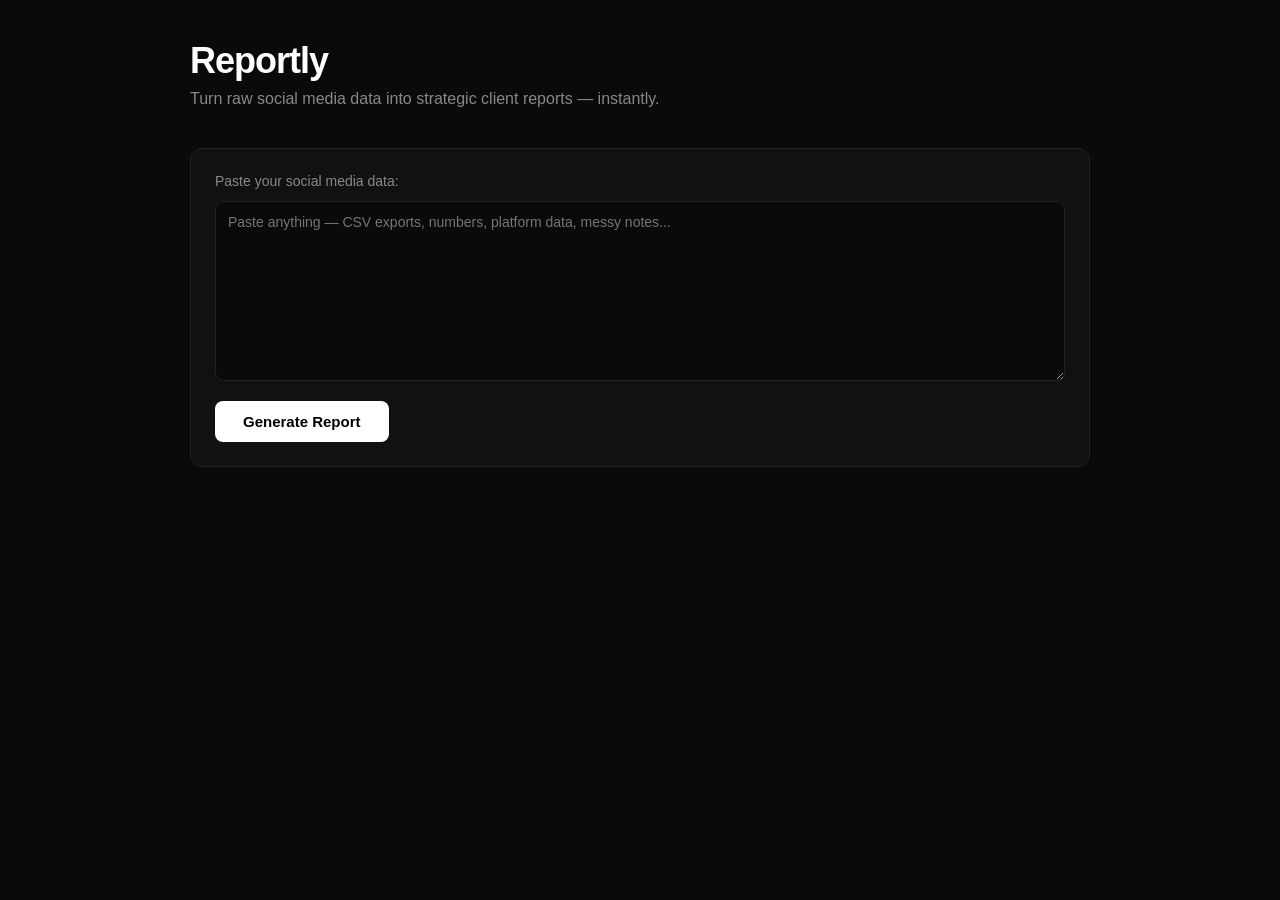
==== templates/index.html @ 756c3e79 "feat: implement PDF generation for monthly reports" ====
<!DOCTYPE html>
<html lang="en">
<head>
    <meta charset="UTF-8">
    <meta name="viewport" content="width=device-width, initial-scale=1.0">
    <title>Reportly</title>
    <link rel="stylesheet" href="/static/style.css">
    <link rel="icon" type="image/x-icon" href="/static/reportly_icon.png">
</head>
<body>
    <div class="container">
        <div class="header">
            <h1>Reportly</h1>
            <p class="subtitle">Turn raw social media data into strategic client reports — instantly.</p>
        </div>

        <div class="input-section">
            <label>Paste your social media data:</label>
            <textarea id="dataInput" placeholder="Paste anything — CSV exports, numbers, platform data, messy notes..."></textarea>
            <button id="generateBtn" onclick="generateReport()">Generate Report</button>
        </div>

        <div id="loading" style="display:none">
            <div class="loader"></div>
            <p>Analyzing your data...</p>
        </div>

        <div id="outputSection" style="display:none">

            <div class="summary-card">
                <div class="health-badge" id="healthBadge"></div>
                <p id="overallSummary"></p>
            </div>

            <div class="insights-section">
                <h2>Key Insights</h2>
                <ul id="keyInsights"></ul>
            </div>

            <div class="posts-section">
                <h2>Post Analysis</h2>
                <div id="postsGrid"></div>
            </div>

            <div class="recommendations-section">
                <h2>Strategic Recommendations</h2>
                <ul id="recommendations"></ul>
            </div>

            <button onclick="copyReport()" class="copy-btn">Copy Full Report</button>
        </div>
    </div>
    <script src="/static/script.js"></script>
</body>
</html>
---- static/style.css ----
* { margin: 0; padding: 0; box-sizing: border-box; }

body {
    font-family: -apple-system, BlinkMacSystemFont, 'Segoe UI', sans-serif;
    background: #0a0a0a;
    color: #f0f0f0;
    padding: 40px 20px;
    min-height: 100vh;
}

.container { max-width: 900px; margin: 0 auto; }

.header { margin-bottom: 40px; }

h1 {
    font-size: 36px;
    font-weight: 700;
    letter-spacing: -1px;
    color: #ffffff;
}

.subtitle {
    color: #888;
    font-size: 16px;
    margin-top: 8px;
}

.input-section {
    background: #111;
    border: 1px solid #222;
    border-radius: 12px;
    padding: 24px;
    margin-bottom: 32px;
}

label {
    display: block;
    font-size: 14px;
    color: #888;
    margin-bottom: 12px;
    font-weight: 500;
}

textarea {
    width: 100%;
    height: 180px;
    background: #0a0a0a;
    border: 1px solid #222;
    border-radius: 8px;
    color: #f0f0f0;
    font-size: 14px;
    padding: 12px;
    resize: vertical;
    margin-bottom: 16px;
    font-family: inherit;
}

textarea:focus { outline: none; border-color: #444; }

button {
    background: #ffffff;
    color: #000000;
    border: none;
    padding: 12px 28px;
    border-radius: 8px;
    font-size: 15px;
    font-weight: 600;
    cursor: pointer;
    transition: opacity 0.2s;
}

button:hover { opacity: 0.85; }
button:disabled { opacity: 0.4; cursor: not-allowed; }

#loading {
    text-align: center;
    padding: 60px;
    color: #666;
}

.loader {
    width: 32px;
    height: 32px;
    border: 2px solid #222;
    border-top-color: #fff;
    border-radius: 50%;
    animation: spin 0.8s linear infinite;
    margin: 0 auto 16px;
}

@keyframes spin { to { transform: rotate(360deg); } }

.summary-card {
    background: #111;
    border: 1px solid #222;
    border-radius: 12px;
    padding: 24px;
    margin-bottom: 24px;
}

.health-badge {
    display: inline-block;
    padding: 4px 12px;
    border-radius: 999px;
    font-size: 12px;
    font-weight: 600;
    margin-bottom: 12px;
    text-transform: uppercase;
    letter-spacing: 0.5px;
}

.health-badge.good { background: #0f2e1a; color: #4ade80; }
.health-badge.needs-attention { background: #2e1f0f; color: #fb923c; }
.health-badge.critical { background: #2e0f0f; color: #f87171; }

#overallSummary {
    color: #ccc;
    line-height: 1.7;
    font-size: 15px;
}

.insights-section,
.posts-section,
.recommendations-section {
    margin-bottom: 32px;
}

h2 {
    font-size: 18px;
    font-weight: 600;
    color: #fff;
    margin-bottom: 16px;
}

#keyInsights, #recommendations {
    list-style: none;
    display: flex;
    flex-direction: column;
    gap: 10px;
}

#keyInsights li, #recommendations li {
    background: #111;
    border: 1px solid #222;
    border-radius: 8px;
    padding: 14px 16px;
    color: #ccc;
    font-size: 14px;
    line-height: 1.6;
    border-left: 3px solid #333;
}

#keyInsights li { border-left-color: #3b82f6; }
#recommendations li { border-left-color: #4ade80; }

#postsGrid {
    display: grid;
    grid-template-columns: repeat(auto-fill, minmax(280px, 1fr));
    gap: 16px;
}

.post-card {
    background: #111;
    border: 1px solid #222;
    border-radius: 12px;
    padding: 20px;
}

.post-card.high-value-content { border-top: 3px solid #4ade80; }
.post-card.low-efficiency-growth { border-top: 3px solid #f87171; }
.post-card.average { border-top: 3px solid #fb923c; }

.post-header {
    display: flex;
    justify-content: space-between;
    align-items: flex-start;
    margin-bottom: 10px;
    gap: 8px;
}

.post-header h3 {
    font-size: 14px;
    font-weight: 600;
    color: #fff;
    line-height: 1.4;
}

.impact-score {
    font-size: 12px;
    color: #888;
    white-space: nowrap;
    font-weight: 500;
}

.efficiency-tag {
    font-size: 11px;
    font-weight: 600;
    text-transform: uppercase;
    letter-spacing: 0.5px;
    margin-bottom: 12px;
    color: #888;
}

.post-card.high-value-content .efficiency-tag { color: #4ade80; }
.post-card.low-efficiency-growth .efficiency-tag { color: #f87171; }
.post-card.average .efficiency-tag { color: #fb923c; }

.actions {
    list-style: none;
    display: flex;
    flex-direction: column;
    gap: 6px;
}

.actions li {
    font-size: 13px;
    color: #aaa;
    line-height: 1.5;
    padding-left: 12px;
    border-left: 2px solid #333;
}

.copy-btn {
    background: transparent;
    color: #888;
    border: 1px solid #333;
    margin-top: 8px;
    font-size: 14px;
    font-weight: 500;
}

.copy-btn:hover { color: #fff; border-color: #666; opacity: 1; }
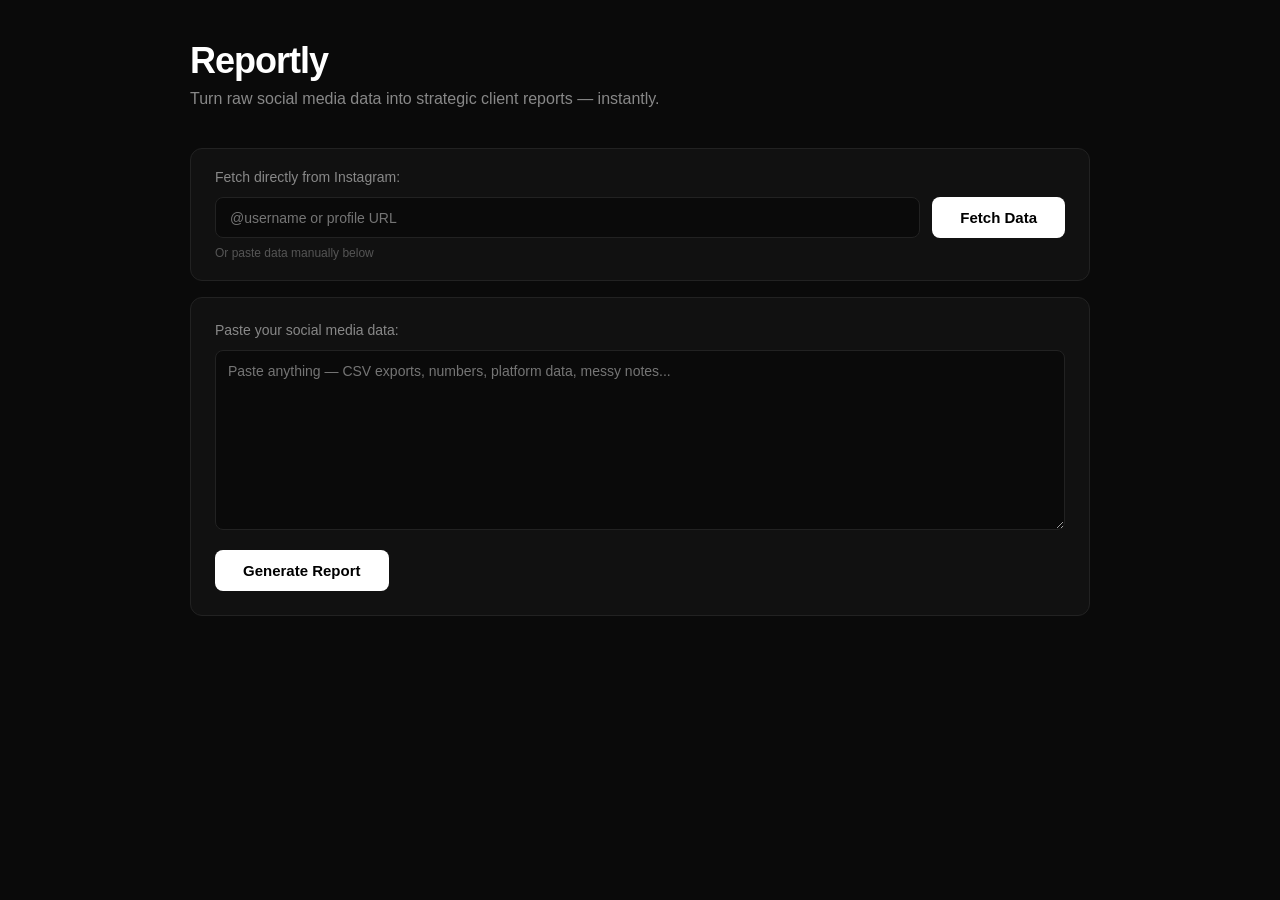
==== commit a0076c20: "Add Instagram fetch, dual PDF export, upgraded prompts" ====
--- a/templates/index.html
+++ b/templates/index.html
@@ -5,13 +5,24 @@
     <meta name="viewport" content="width=device-width, initial-scale=1.0">
     <title>Reportly</title>
     <link rel="stylesheet" href="/static/style.css">
-    <link rel="icon" type="image/x-icon" href="/static/reportly_icon.png">
+    <link rel="icon" type="image/x-icon" href="/static/favicon.ico">
 </head>
 <body>
     <div class="container">
         <div class="header">
             <h1>Reportly</h1>
             <p class="subtitle">Turn raw social media data into strategic client reports — instantly.</p>
+        </div>
+
+        <div class="instagram-section">
+            <label>Fetch directly from Instagram:</label>
+            <div class="instagram-input">
+                <input type="text" id="instagramUsername"
+                       placeholder="@username or profile URL" />
+                <button onclick="fetchInstagram()"
+                        id="fetchBtn">Fetch Data</button>
+            </div>
+            <p class="instagram-note">Or paste data manually below</p>
         </div>
 
         <div class="input-section">
@@ -47,7 +58,12 @@
                 <ul id="recommendations"></ul>
             </div>
 
-            <button onclick="copyReport()" class="copy-btn">Copy Full Report</button>
+            <div class="button-group">
+                <button onclick="copyReport()" class="copy-btn">Copy Report</button>
+                <button onclick="downloadPDF('client')" class="client-btn">Download Client Report PDF</button>
+                <button onclick="downloadPDF('smm')" class="smm-btn">Download SMM Report PDF</button>
+            </div>
+
         </div>
     </div>
     <script src="/static/script.js"></script>
--- a/static/style.css
+++ b/static/style.css
@@ -229,4 +229,73 @@
     font-weight: 500;
 }
 
+.button-group {
+    display: flex;
+    gap: 12px;
+    flex-wrap: wrap;
+    margin-top: 16px;
+}
+
+.client-btn {
+    background: #4ade80;
+    color: #000;
+    border: none;
+    padding: 12px 20px;
+    border-radius: 8px;
+    font-size: 14px;
+    font-weight: 600;
+    cursor: pointer;
+}
+
+.smm-btn {
+    background: #3b82f6;
+    color: #fff;
+    border: none;
+    padding: 12px 20px;
+    border-radius: 8px;
+    font-size: 14px;
+    font-weight: 600;
+    cursor: pointer;
+}
+
+.instagram-section {
+    background: #111;
+    border: 1px solid #222;
+    border-radius: 12px;
+    padding: 20px 24px;
+    margin-bottom: 16px;
+}
+
+.instagram-input {
+    display: flex;
+    gap: 12px;
+    margin-top: 8px;
+    margin-bottom: 8px;
+}
+
+.instagram-input input {
+    flex: 1;
+    background: #0a0a0a;
+    border: 1px solid #222;
+    border-radius: 8px;
+    color: #f0f0f0;
+    font-size: 14px;
+    padding: 10px 14px;
+    font-family: inherit;
+}
+
+.instagram-input input:focus {
+    outline: none;
+    border-color: #444;
+}
+
+.instagram-note {
+    font-size: 12px;
+    color: #555;
+    margin-top: 4px;
+}
+
+.client-btn:hover { opacity: 0.85; }
+.smm-btn:hover { opacity: 0.85; }
+
 .copy-btn:hover { color: #fff; border-color: #666; opacity: 1; }
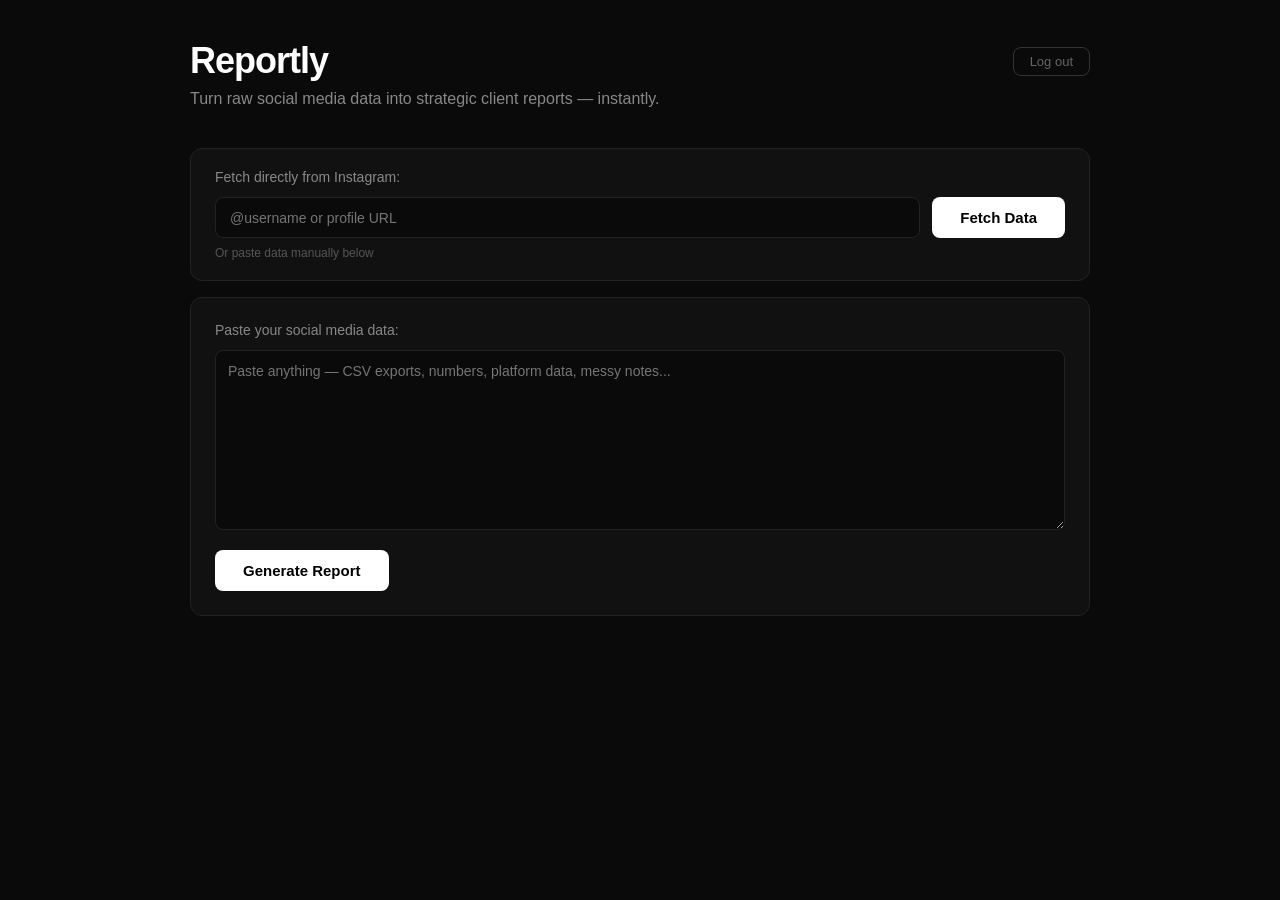
==== commit 737d7257: "Add authentication, SQLite persistence, white-label PDFs" ====
--- a/templates/index.html
+++ b/templates/index.html
@@ -5,14 +5,17 @@
     <meta name="viewport" content="width=device-width, initial-scale=1.0">
     <title>Reportly</title>
     <link rel="stylesheet" href="/static/style.css">
-    <link rel="icon" type="image/x-icon" href="/static/favicon.ico">
+    <link rel="icon" type="image/x-icon" href="/static/reportly_icon.png">
 </head>
 <body>
     <div class="container">
         <div class="header">
-            <h1>Reportly</h1>
-            <p class="subtitle">Turn raw social media data into strategic client reports — instantly.</p>
-        </div>
+    <div class="header-top">
+        <h1>Reportly</h1>
+        <button onclick="logout()" class="logout-btn">Log out</button>
+    </div>
+    <p class="subtitle">Turn raw social media data into strategic client reports — instantly.</p>
+</div>
 
         <div class="instagram-section">
             <label>Fetch directly from Instagram:</label>
@@ -68,4 +71,4 @@
     </div>
     <script src="/static/script.js"></script>
 </body>
-</html>+</html>
--- a/static/style.css
+++ b/static/style.css
@@ -295,6 +295,30 @@
     margin-top: 4px;
 }
 
+.header-top {
+    display: flex;
+    justify-content: space-between;
+    align-items: center;
+    margin-bottom: 4px;
+}
+
+.logout-btn {
+    background: transparent;
+    color: #666;
+    border: 1px solid #333;
+    padding: 6px 16px;
+    border-radius: 8px;
+    font-size: 13px;
+    font-weight: 500;
+    cursor: pointer;
+}
+
+.logout-btn:hover {
+    color: #fff;
+    border-color: #666;
+    opacity: 1;
+}
+
 .client-btn:hover { opacity: 0.85; }
 .smm-btn:hover { opacity: 0.85; }
 
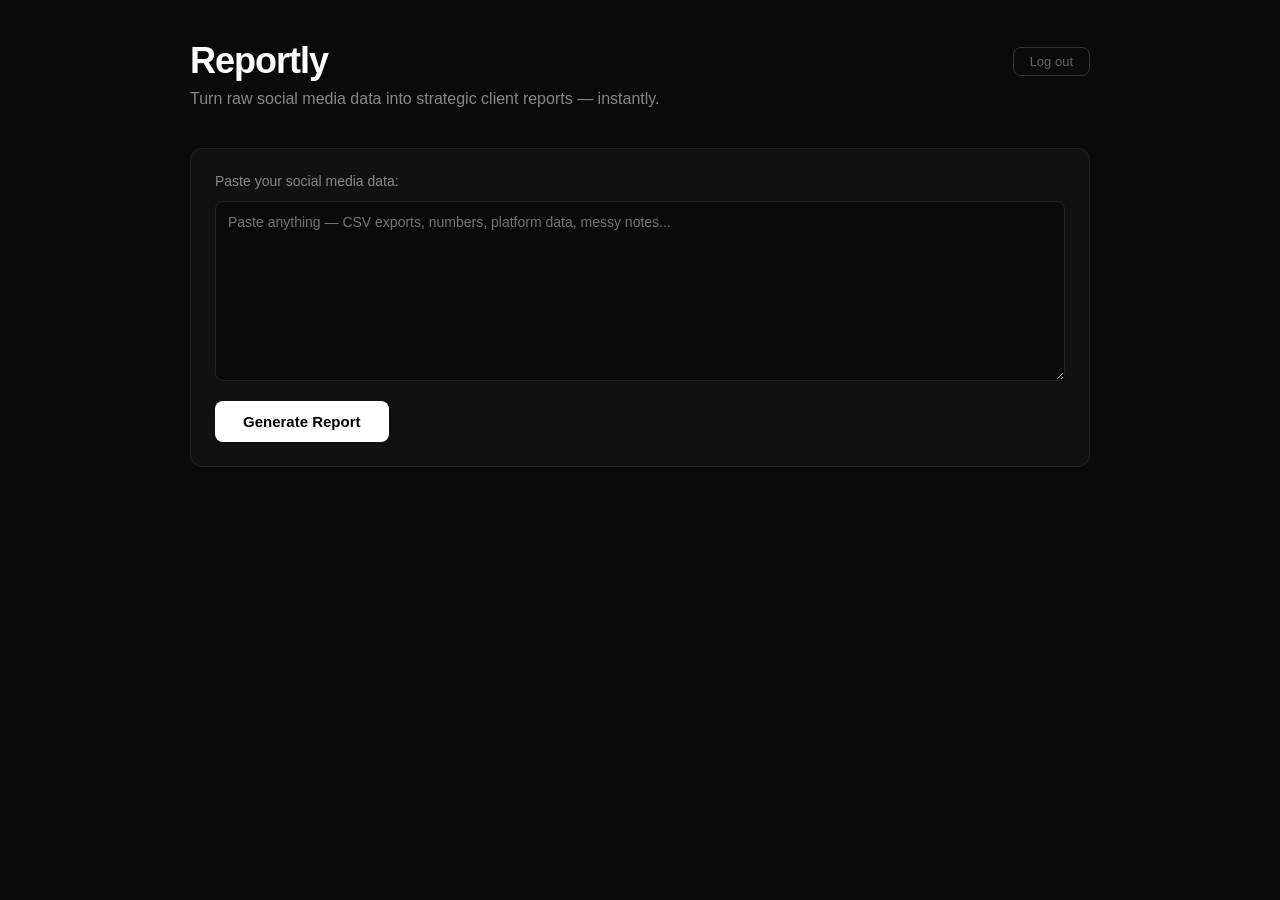
==== commit 2155c65e: "Remove Instagram feature temporarily" ====
--- a/templates/index.html
+++ b/templates/index.html
@@ -16,17 +16,6 @@
     </div>
     <p class="subtitle">Turn raw social media data into strategic client reports — instantly.</p>
 </div>
-
-        <div class="instagram-section">
-            <label>Fetch directly from Instagram:</label>
-            <div class="instagram-input">
-                <input type="text" id="instagramUsername"
-                       placeholder="@username or profile URL" />
-                <button onclick="fetchInstagram()"
-                        id="fetchBtn">Fetch Data</button>
-            </div>
-            <p class="instagram-note">Or paste data manually below</p>
-        </div>
 
         <div class="input-section">
             <label>Paste your social media data:</label>
--- a/static/style.css
+++ b/static/style.css
@@ -258,43 +258,6 @@
     cursor: pointer;
 }
 
-.instagram-section {
-    background: #111;
-    border: 1px solid #222;
-    border-radius: 12px;
-    padding: 20px 24px;
-    margin-bottom: 16px;
-}
-
-.instagram-input {
-    display: flex;
-    gap: 12px;
-    margin-top: 8px;
-    margin-bottom: 8px;
-}
-
-.instagram-input input {
-    flex: 1;
-    background: #0a0a0a;
-    border: 1px solid #222;
-    border-radius: 8px;
-    color: #f0f0f0;
-    font-size: 14px;
-    padding: 10px 14px;
-    font-family: inherit;
-}
-
-.instagram-input input:focus {
-    outline: none;
-    border-color: #444;
-}
-
-.instagram-note {
-    font-size: 12px;
-    color: #555;
-    margin-top: 4px;
-}
-
 .header-top {
     display: flex;
     justify-content: space-between;
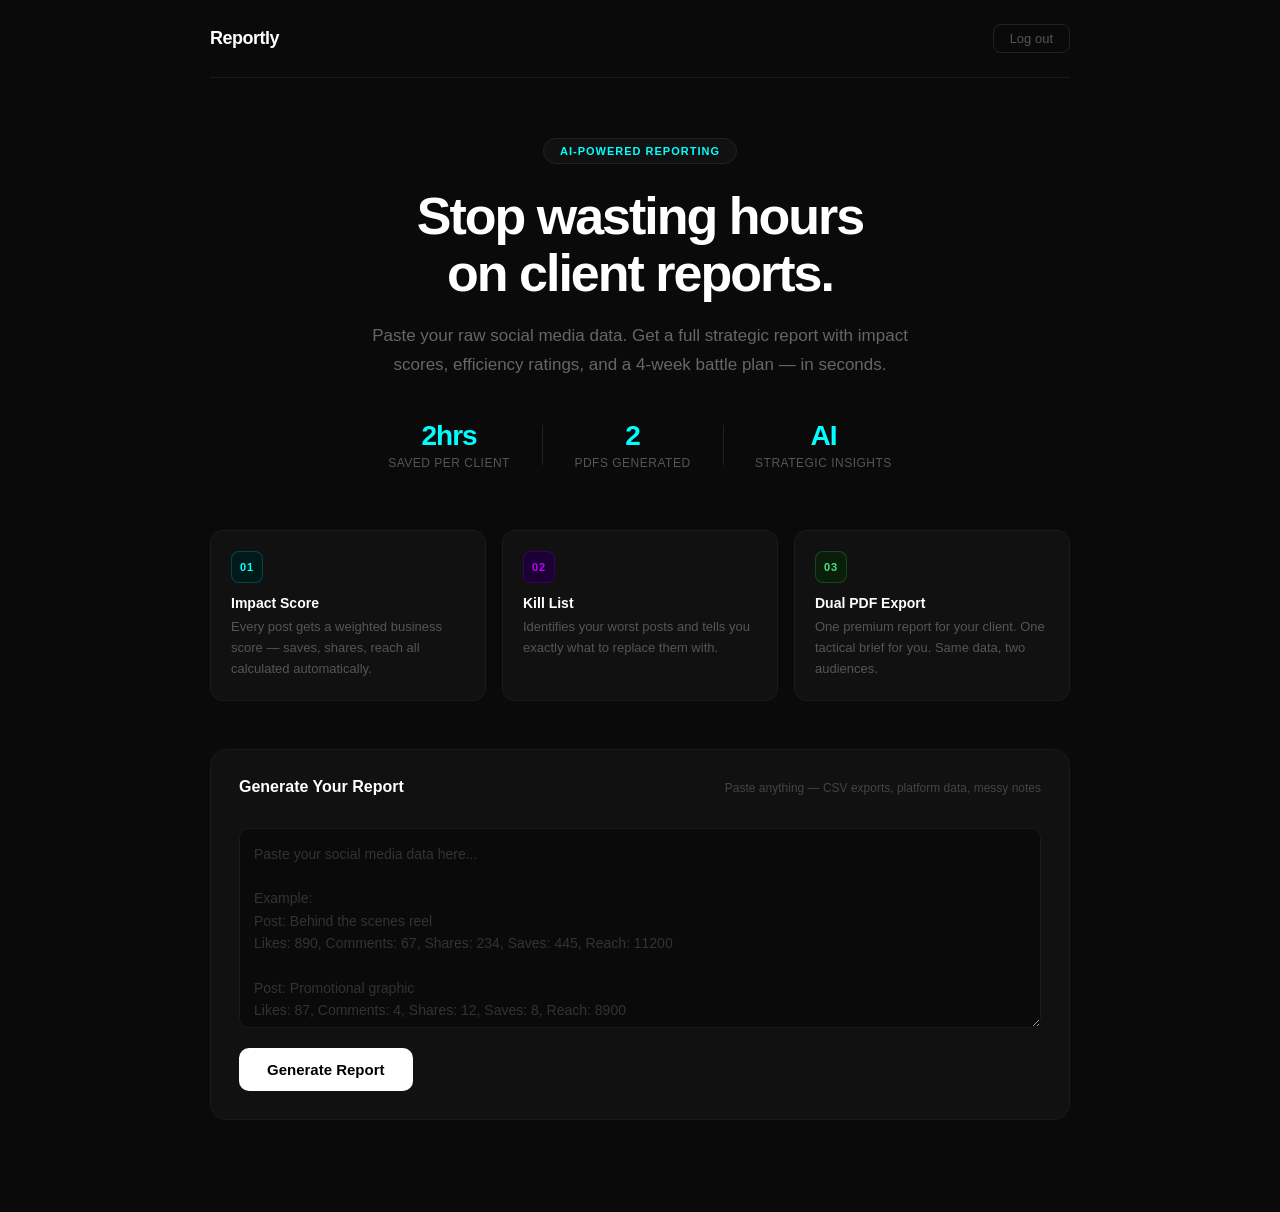
==== commit a196f0e0: "Redesign landing experience to communicate value" ====
--- a/templates/index.html
+++ b/templates/index.html
@@ -3,24 +3,81 @@
 <head>
     <meta charset="UTF-8">
     <meta name="viewport" content="width=device-width, initial-scale=1.0">
-    <title>Reportly</title>
+    <title>Reportly — AI Social Media Reporting</title>
     <link rel="stylesheet" href="/static/style.css">
-    <link rel="icon" type="image/x-icon" href="/static/reportly_icon.png">
+    <link rel="icon" type="image/x-icon" href="/static/favicon.ico">
 </head>
 <body>
     <div class="container">
-        <div class="header">
-    <div class="header-top">
-        <h1>Reportly</h1>
-        <button onclick="logout()" class="logout-btn">Log out</button>
-    </div>
-    <p class="subtitle">Turn raw social media data into strategic client reports — instantly.</p>
-</div>
+
+        <nav class="navbar">
+            <span class="nav-logo">Reportly</span>
+            <button onclick="logout()" class="logout-btn">Log out</button>
+        </nav>
+
+        <div class="hero">
+            <div class="hero-badge">AI-Powered Reporting</div>
+            <h1 class="hero-title">Stop wasting hours<br>on client reports.</h1>
+            <p class="hero-subtitle">Paste your raw social media data. Get a full strategic report with impact scores, efficiency ratings, and a 4-week battle plan — in seconds.</p>
+
+            <div class="hero-stats">
+                <div class="stat">
+                    <span class="stat-number">2hrs</span>
+                    <span class="stat-label">saved per client</span>
+                </div>
+                <div class="stat-divider"></div>
+                <div class="stat">
+                    <span class="stat-number">2</span>
+                    <span class="stat-label">PDFs generated</span>
+                </div>
+                <div class="stat-divider"></div>
+                <div class="stat">
+                    <span class="stat-number">AI</span>
+                    <span class="stat-label">strategic insights</span>
+                </div>
+            </div>
+        </div>
+
+        <div class="features-row">
+            <div class="feature-card">
+                <div class="feature-icon cyan">01</div>
+                <div class="feature-text">
+                    <h3>Impact Score</h3>
+                    <p>Every post gets a weighted business score — saves, shares, reach all calculated automatically.</p>
+                </div>
+            </div>
+            <div class="feature-card">
+                <div class="feature-icon purple">02</div>
+                <div class="feature-text">
+                    <h3>Kill List</h3>
+                    <p>Identifies your worst posts and tells you exactly what to replace them with.</p>
+                </div>
+            </div>
+            <div class="feature-card">
+                <div class="feature-icon green">03</div>
+                <div class="feature-text">
+                    <h3>Dual PDF Export</h3>
+                    <p>One premium report for your client. One tactical brief for you. Same data, two audiences.</p>
+                </div>
+            </div>
+        </div>
 
         <div class="input-section">
-            <label>Paste your social media data:</label>
-            <textarea id="dataInput" placeholder="Paste anything — CSV exports, numbers, platform data, messy notes..."></textarea>
-            <button id="generateBtn" onclick="generateReport()">Generate Report</button>
+            <div class="input-header">
+                <h2>Generate Your Report</h2>
+                <span class="input-hint">Paste anything — CSV exports, platform data, messy notes</span>
+            </div>
+            <textarea id="dataInput" placeholder="Paste your social media data here...
+
+Example:
+Post: Behind the scenes reel
+Likes: 890, Comments: 67, Shares: 234, Saves: 445, Reach: 11200
+
+Post: Promotional graphic
+Likes: 87, Comments: 4, Shares: 12, Saves: 8, Reach: 8900"></textarea>
+            <button id="generateBtn" onclick="generateReport()">
+                Generate Report
+            </button>
         </div>
 
         <div id="loading" style="display:none">
@@ -52,12 +109,16 @@
 
             <div class="button-group">
                 <button onclick="copyReport()" class="copy-btn">Copy Report</button>
-                <button onclick="downloadPDF('client')" class="client-btn">Download Client Report PDF</button>
-                <button onclick="downloadPDF('smm')" class="smm-btn">Download SMM Report PDF</button>
+                <button onclick="downloadPDF('client')" class="client-btn">
+                    Download Client Report PDF
+                </button>
+                <button onclick="downloadPDF('smm')" class="smm-btn">
+                    Download SMM Report PDF
+                </button>
             </div>
 
         </div>
     </div>
     <script src="/static/script.js"></script>
 </body>
-</html>
+</html>
--- a/static/style.css
+++ b/static/style.css
@@ -4,33 +4,203 @@
     font-family: -apple-system, BlinkMacSystemFont, 'Segoe UI', sans-serif;
     background: #0a0a0a;
     color: #f0f0f0;
-    padding: 40px 20px;
     min-height: 100vh;
 }
 
-.container { max-width: 900px; margin: 0 auto; }
-
-.header { margin-bottom: 40px; }
-
-h1 {
-    font-size: 36px;
+.container {
+    max-width: 900px;
+    margin: 0 auto;
+    padding: 0 20px 60px;
+}
+
+.navbar {
+    display: flex;
+    justify-content: space-between;
+    align-items: center;
+    padding: 24px 0;
+    border-bottom: 0.5px solid #1a1a1a;
+    margin-bottom: 60px;
+}
+
+.nav-logo {
+    font-size: 18px;
     font-weight: 700;
+    color: #fff;
+    letter-spacing: -0.5px;
+}
+
+.logout-btn {
+    background: transparent;
+    color: #555;
+    border: 0.5px solid #222;
+    padding: 6px 16px;
+    border-radius: 8px;
+    font-size: 13px;
+    font-weight: 500;
+    cursor: pointer;
+    transition: all 0.2s;
+}
+
+.logout-btn:hover {
+    color: #fff;
+    border-color: #444;
+    opacity: 1;
+}
+
+.hero {
+    text-align: center;
+    margin-bottom: 60px;
+}
+
+.hero-badge {
+    display: inline-block;
+    background: #111;
+    border: 0.5px solid #222;
+    color: #00ffff;
+    font-size: 11px;
+    font-weight: 600;
+    letter-spacing: 1px;
+    text-transform: uppercase;
+    padding: 6px 16px;
+    border-radius: 999px;
+    margin-bottom: 24px;
+}
+
+.hero-title {
+    font-size: 52px;
+    font-weight: 700;
+    letter-spacing: -2px;
+    line-height: 1.1;
+    color: #ffffff;
+    margin-bottom: 20px;
+}
+
+.hero-subtitle {
+    font-size: 17px;
+    color: #666;
+    line-height: 1.7;
+    max-width: 560px;
+    margin: 0 auto 40px;
+}
+
+.hero-stats {
+    display: flex;
+    justify-content: center;
+    align-items: center;
+    gap: 32px;
+}
+
+.stat {
+    display: flex;
+    flex-direction: column;
+    align-items: center;
+    gap: 4px;
+}
+
+.stat-number {
+    font-size: 28px;
+    font-weight: 700;
+    color: #00ffff;
     letter-spacing: -1px;
-    color: #ffffff;
-}
-
-.subtitle {
-    color: #888;
+}
+
+.stat-label {
+    font-size: 12px;
+    color: #555;
+    text-transform: uppercase;
+    letter-spacing: 0.5px;
+}
+
+.stat-divider {
+    width: 0.5px;
+    height: 40px;
+    background: #222;
+}
+
+.features-row {
+    display: grid;
+    grid-template-columns: repeat(3, 1fr);
+    gap: 16px;
+    margin-bottom: 48px;
+}
+
+.feature-card {
+    background: #111;
+    border: 0.5px solid #1a1a1a;
+    border-radius: 12px;
+    padding: 20px;
+    display: flex;
+    flex-direction: column;
+    gap: 12px;
+}
+
+.feature-icon {
+    font-size: 11px;
+    font-weight: 700;
+    letter-spacing: 1px;
+    width: 32px;
+    height: 32px;
+    border-radius: 8px;
+    display: flex;
+    align-items: center;
+    justify-content: center;
+}
+
+.feature-icon.cyan {
+    background: #001a1a;
+    color: #00ffff;
+    border: 0.5px solid #00ffff33;
+}
+
+.feature-icon.purple {
+    background: #1a0033;
+    color: #bf00ff;
+    border: 0.5px solid #bf00ff33;
+}
+
+.feature-icon.green {
+    background: #0a1f0a;
+    color: #4ade80;
+    border: 0.5px solid #4ade8033;
+}
+
+.feature-text h3 {
+    font-size: 14px;
+    font-weight: 600;
+    color: #fff;
+    margin-bottom: 6px;
+}
+
+.feature-text p {
+    font-size: 13px;
+    color: #555;
+    line-height: 1.6;
+}
+
+.input-section {
+    background: #111;
+    border: 0.5px solid #1a1a1a;
+    border-radius: 16px;
+    padding: 28px;
+    margin-bottom: 32px;
+}
+
+.input-header {
+    display: flex;
+    justify-content: space-between;
+    align-items: baseline;
+    margin-bottom: 16px;
+}
+
+.input-header h2 {
     font-size: 16px;
-    margin-top: 8px;
-}
-
-.input-section {
-    background: #111;
-    border: 1px solid #222;
-    border-radius: 12px;
-    padding: 24px;
-    margin-bottom: 32px;
+    font-weight: 600;
+    color: #fff;
+}
+
+.input-hint {
+    font-size: 12px;
+    color: #444;
 }
 
 label {
@@ -43,26 +213,35 @@
 
 textarea {
     width: 100%;
-    height: 180px;
+    height: 200px;
     background: #0a0a0a;
-    border: 1px solid #222;
-    border-radius: 8px;
+    border: 0.5px solid #1a1a1a;
+    border-radius: 10px;
     color: #f0f0f0;
     font-size: 14px;
-    padding: 12px;
+    padding: 14px;
     resize: vertical;
     margin-bottom: 16px;
     font-family: inherit;
-}
-
-textarea:focus { outline: none; border-color: #444; }
+    line-height: 1.6;
+}
+
+textarea:focus {
+    outline: none;
+    border-color: #333;
+}
+
+textarea::placeholder {
+    color: #333;
+    line-height: 1.6;
+}
 
 button {
     background: #ffffff;
     color: #000000;
     border: none;
-    padding: 12px 28px;
-    border-radius: 8px;
+    padding: 13px 28px;
+    border-radius: 10px;
     font-size: 15px;
     font-weight: 600;
     cursor: pointer;
@@ -75,14 +254,14 @@
 #loading {
     text-align: center;
     padding: 60px;
-    color: #666;
+    color: #444;
 }
 
 .loader {
-    width: 32px;
-    height: 32px;
-    border: 2px solid #222;
-    border-top-color: #fff;
+    width: 28px;
+    height: 28px;
+    border: 2px solid #1a1a1a;
+    border-top-color: #00ffff;
     border-radius: 50%;
     animation: spin 0.8s linear infinite;
     margin: 0 auto 16px;
@@ -92,7 +271,7 @@
 
 .summary-card {
     background: #111;
-    border: 1px solid #222;
+    border: 0.5px solid #1a1a1a;
     border-radius: 12px;
     padding: 24px;
     margin-bottom: 24px;
@@ -102,7 +281,7 @@
     display: inline-block;
     padding: 4px 12px;
     border-radius: 999px;
-    font-size: 12px;
+    font-size: 11px;
     font-weight: 600;
     margin-bottom: 12px;
     text-transform: uppercase;
@@ -114,7 +293,7 @@
 .health-badge.critical { background: #2e0f0f; color: #f87171; }
 
 #overallSummary {
-    color: #ccc;
+    color: #888;
     line-height: 1.7;
     font-size: 15px;
 }
@@ -126,7 +305,7 @@
 }
 
 h2 {
-    font-size: 18px;
+    font-size: 16px;
     font-weight: 600;
     color: #fff;
     margin-bottom: 16px;
@@ -141,34 +320,34 @@
 
 #keyInsights li, #recommendations li {
     background: #111;
-    border: 1px solid #222;
+    border: 0.5px solid #1a1a1a;
     border-radius: 8px;
     padding: 14px 16px;
-    color: #ccc;
+    color: #888;
     font-size: 14px;
     line-height: 1.6;
-    border-left: 3px solid #333;
-}
-
-#keyInsights li { border-left-color: #3b82f6; }
-#recommendations li { border-left-color: #4ade80; }
+    border-left: 2px solid #222;
+}
+
+#keyInsights li { border-left-color: #00ffff33; }
+#recommendations li { border-left-color: #4ade8033; }
 
 #postsGrid {
     display: grid;
-    grid-template-columns: repeat(auto-fill, minmax(280px, 1fr));
+    grid-template-columns: repeat(auto-fill, minmax(260px, 1fr));
     gap: 16px;
 }
 
 .post-card {
     background: #111;
-    border: 1px solid #222;
+    border: 0.5px solid #1a1a1a;
     border-radius: 12px;
-    padding: 20px;
-}
-
-.post-card.high-value-content { border-top: 3px solid #4ade80; }
-.post-card.low-efficiency-growth { border-top: 3px solid #f87171; }
-.post-card.average { border-top: 3px solid #fb923c; }
+    padding: 18px;
+}
+
+.post-card.high-value-content { border-top: 2px solid #4ade80; }
+.post-card.low-efficiency-growth { border-top: 2px solid #f87171; }
+.post-card.average { border-top: 2px solid #fb923c; }
 
 .post-header {
     display: flex;
@@ -179,26 +358,26 @@
 }
 
 .post-header h3 {
-    font-size: 14px;
+    font-size: 13px;
     font-weight: 600;
     color: #fff;
     line-height: 1.4;
 }
 
 .impact-score {
-    font-size: 12px;
-    color: #888;
+    font-size: 11px;
+    color: #00ffff;
     white-space: nowrap;
-    font-weight: 500;
+    font-weight: 600;
 }
 
 .efficiency-tag {
-    font-size: 11px;
+    font-size: 10px;
     font-weight: 600;
     text-transform: uppercase;
     letter-spacing: 0.5px;
     margin-bottom: 12px;
-    color: #888;
+    color: #555;
 }
 
 .post-card.high-value-content .efficiency-tag { color: #4ade80; }
@@ -213,20 +392,11 @@
 }
 
 .actions li {
-    font-size: 13px;
-    color: #aaa;
+    font-size: 12px;
+    color: #555;
     line-height: 1.5;
-    padding-left: 12px;
-    border-left: 2px solid #333;
-}
-
-.copy-btn {
-    background: transparent;
-    color: #888;
-    border: 1px solid #333;
-    margin-top: 8px;
-    font-size: 14px;
-    font-weight: 500;
+    padding-left: 10px;
+    border-left: 1.5px solid #222;
 }
 
 .button-group {
@@ -234,6 +404,21 @@
     gap: 12px;
     flex-wrap: wrap;
     margin-top: 16px;
+}
+
+.copy-btn {
+    background: transparent;
+    color: #555;
+    border: 0.5px solid #222;
+    font-size: 13px;
+    font-weight: 500;
+    padding: 10px 20px;
+}
+
+.copy-btn:hover {
+    color: #fff;
+    border-color: #444;
+    opacity: 1;
 }
 
 .client-btn {
@@ -248,7 +433,7 @@
 }
 
 .smm-btn {
-    background: #3b82f6;
+    background: #bf00ff;
     color: #fff;
     border: none;
     padding: 12px 20px;
@@ -258,31 +443,11 @@
     cursor: pointer;
 }
 
-.header-top {
-    display: flex;
-    justify-content: space-between;
-    align-items: center;
-    margin-bottom: 4px;
-}
-
-.logout-btn {
-    background: transparent;
-    color: #666;
-    border: 1px solid #333;
-    padding: 6px 16px;
-    border-radius: 8px;
-    font-size: 13px;
-    font-weight: 500;
-    cursor: pointer;
-}
-
-.logout-btn:hover {
-    color: #fff;
-    border-color: #666;
-    opacity: 1;
-}
-
-.client-btn:hover { opacity: 0.85; }
-.smm-btn:hover { opacity: 0.85; }
-
-.copy-btn:hover { color: #fff; border-color: #666; opacity: 1; }+.client-btn:hover, .smm-btn:hover { opacity: 0.85; }
+
+@media (max-width: 600px) {
+    .hero-title { font-size: 36px; }
+    .features-row { grid-template-columns: 1fr; }
+    .hero-stats { gap: 20px; }
+    .input-header { flex-direction: column; gap: 4px; }
+}
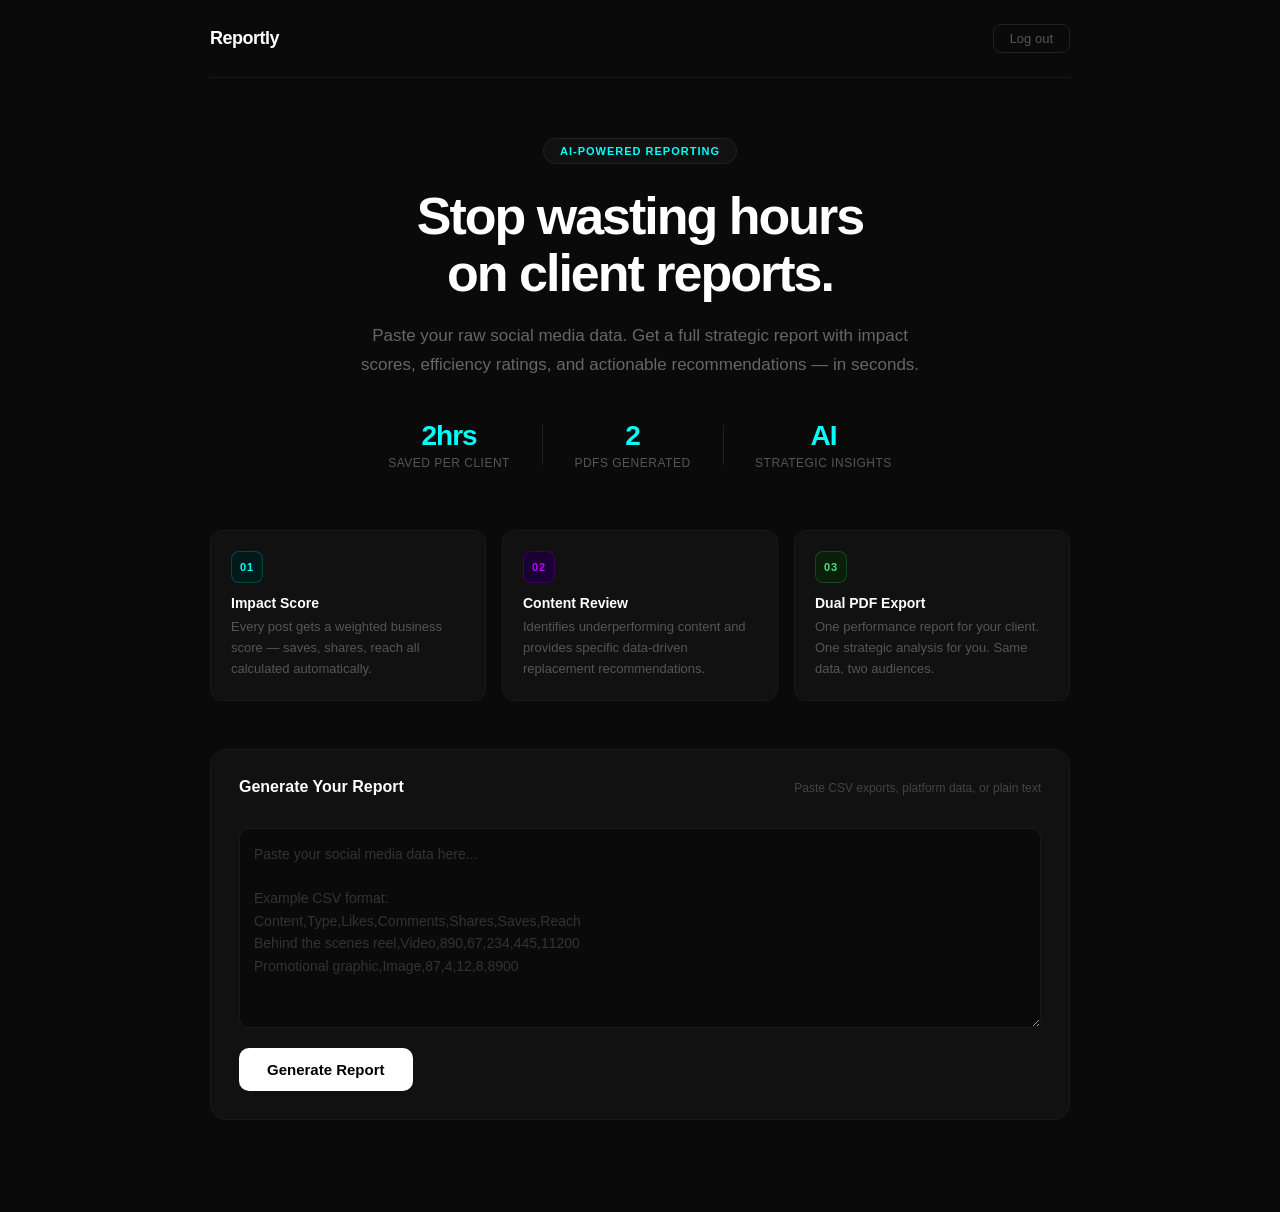
==== commit 710b92c4: "Complete Reportly — trial system, clean PDFs, professional language" ====
--- a/templates/index.html
+++ b/templates/index.html
@@ -15,10 +15,12 @@
             <button onclick="logout()" class="logout-btn">Log out</button>
         </nav>
 
+        <div id="trial-banner" class="trial-banner" style="display:none"></div>
+
         <div class="hero">
             <div class="hero-badge">AI-Powered Reporting</div>
             <h1 class="hero-title">Stop wasting hours<br>on client reports.</h1>
-            <p class="hero-subtitle">Paste your raw social media data. Get a full strategic report with impact scores, efficiency ratings, and a 4-week battle plan — in seconds.</p>
+            <p class="hero-subtitle">Paste your raw social media data. Get a full strategic report with impact scores, efficiency ratings, and actionable recommendations — in seconds.</p>
 
             <div class="hero-stats">
                 <div class="stat">
@@ -49,15 +51,15 @@
             <div class="feature-card">
                 <div class="feature-icon purple">02</div>
                 <div class="feature-text">
-                    <h3>Kill List</h3>
-                    <p>Identifies your worst posts and tells you exactly what to replace them with.</p>
+                    <h3>Content Review</h3>
+                    <p>Identifies underperforming content and provides specific data-driven replacement recommendations.</p>
                 </div>
             </div>
             <div class="feature-card">
                 <div class="feature-icon green">03</div>
                 <div class="feature-text">
                     <h3>Dual PDF Export</h3>
-                    <p>One premium report for your client. One tactical brief for you. Same data, two audiences.</p>
+                    <p>One performance report for your client. One strategic analysis for you. Same data, two audiences.</p>
                 </div>
             </div>
         </div>
@@ -65,16 +67,14 @@
         <div class="input-section">
             <div class="input-header">
                 <h2>Generate Your Report</h2>
-                <span class="input-hint">Paste anything — CSV exports, platform data, messy notes</span>
+                <span class="input-hint">Paste CSV exports, platform data, or plain text</span>
             </div>
             <textarea id="dataInput" placeholder="Paste your social media data here...
 
-Example:
-Post: Behind the scenes reel
-Likes: 890, Comments: 67, Shares: 234, Saves: 445, Reach: 11200
-
-Post: Promotional graphic
-Likes: 87, Comments: 4, Shares: 12, Saves: 8, Reach: 8900"></textarea>
+Example CSV format:
+Content,Type,Likes,Comments,Shares,Saves,Reach
+Behind the scenes reel,Video,890,67,234,445,11200
+Promotional graphic,Image,87,4,12,8,8900"></textarea>
             <button id="generateBtn" onclick="generateReport()">
                 Generate Report
             </button>
@@ -110,10 +110,10 @@
             <div class="button-group">
                 <button onclick="copyReport()" class="copy-btn">Copy Report</button>
                 <button onclick="downloadPDF('client')" class="client-btn">
-                    Download Client Report PDF
+                    Download Client Report
                 </button>
                 <button onclick="downloadPDF('smm')" class="smm-btn">
-                    Download SMM Report PDF
+                    Download Strategic Analysis
                 </button>
             </div>
 
